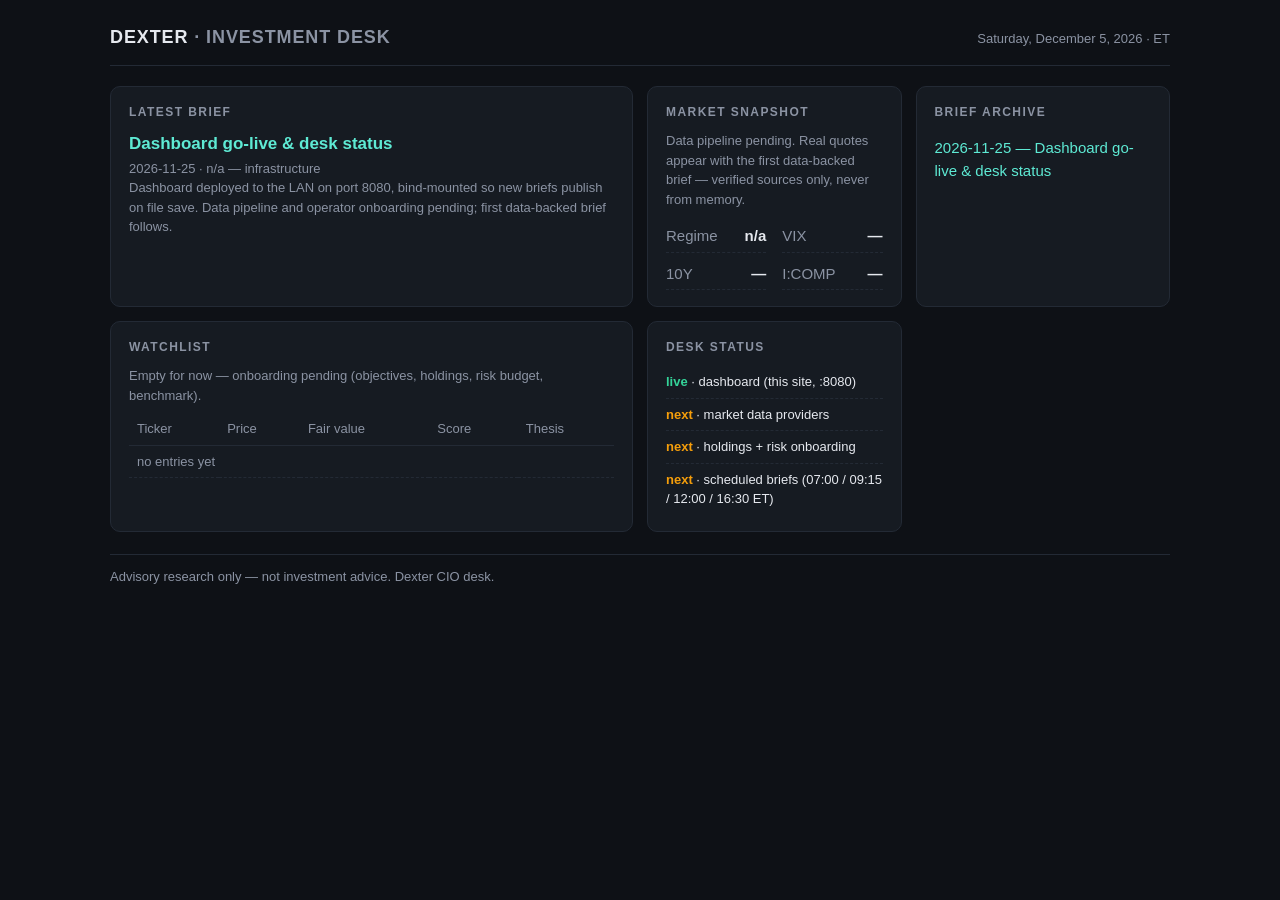
==== index.html @ 22712365 "Dashboard v0: nginx site, brief 000, archive manifest" ====
<!doctype html>
<html lang="en">
<head>
<meta charset="utf-8">
<meta name="viewport" content="width=device-width, initial-scale=1">
<title>Dexter · Investment Desk</title>
<link rel="stylesheet" href="assets/style.css">
</head>
<body>
<header class="top">
  <div class="brand">DEXTER <span class="dim">· INVESTMENT DESK</span></div>
  <div class="dim small" id="clock"></div>
</header>

<main>
  <section class="grid">

    <article class="card span2">
      <h2>Latest brief</h2>
      <div id="latest" class="muted">Loading…</div>
    </article>

    <article class="card">
      <h2>Market snapshot</h2>
      <p class="muted small">Data pipeline pending. Real quotes appear with the first data-backed brief — verified sources only, never from memory.</p>
      <div class="kv">
        <div><span>Regime</span><b>n/a</b></div>
        <div><span>VIX</span><b>—</b></div>
        <div><span>10Y</span><b>—</b></div>
        <div><span>I:COMP</span><b>—</b></div>
      </div>
    </article>

    <article class="card">
      <h2>Brief archive</h2>
      <ul id="archive" class="list muted">Loading…</ul>
    </article>

    <article class="card span2">
      <h2>Watchlist</h2>
      <p class="muted small">Empty for now — onboarding pending (objectives, holdings, risk budget, benchmark).</p>
      <table class="tbl">
        <thead><tr><th>Ticker</th><th>Price</th><th>Fair value</th><th>Score</th><th>Thesis</th></tr></thead>
        <tbody class="muted"><tr><td colspan="5">no entries yet</td></tr></tbody>
      </table>
    </article>

    <article class="card">
      <h2>Desk status</h2>
      <ul class="list small">
        <li><b class="ok">live</b> · dashboard (this site, :8080)</li>
        <li><b class="pending">next</b> · market data providers</li>
        <li><b class="pending">next</b> · holdings + risk onboarding</li>
        <li><b class="pending">next</b> · scheduled briefs (07:00 / 09:15 / 12:00 / 16:30 ET)</li>
      </ul>
    </article>

  </section>
</main>

<footer class="dim small">Advisory research only — not investment advice. Dexter CIO desk.</footer>

<script>
const NY = 'America/New_York';
document.getElementById('clock').textContent =
  new Intl.DateTimeFormat('en-US', {dateStyle:'full', timeZone:NY}).format(new Date()) + ' · ET';

fetch('briefs/index.json')
  .then(r => { if (!r.ok) throw new Error('manifest missing'); return r.json(); })
  .then(d => {
    const briefs = (d.briefs || []).slice().sort((a,b) => b.date.localeCompare(a.date));
    if (!briefs.length) throw new Error('no briefs');
    const latest = briefs[0];
    const el = document.getElementById('latest');
    el.classList.remove('muted');
    el.innerHTML =
      '<a class="brief-link" href="' + latest.file + '">' + latest.title + '</a>' +
      '<div class="dim small">' + latest.date + ' · ' + latest.regime + '</div>' +
      '<p class="small muted">' + latest.summary + '</p>';
    document.getElementById('archive').innerHTML =
      briefs.map(x => '<li><a href="' + x.file + '">' + x.date + ' — ' + x.title + '</a></li>').join('');
    document.getElementById('archive').classList.remove('muted');
  })
  .catch(() => {
    document.getElementById('latest').textContent = 'Brief manifest unavailable.';
    document.getElementById('archive').innerHTML = '<li>—</li>';
  });
</script>
</body>
</html>
---- assets/style.css ----
:root{
  --bg:#0e1116; --card:#161b22; --line:#232a35;
  --txt:#e6e9ef; --dim:#8b93a3; --acc:#5eead4;
  --ok:#34d399; --pending:#f59e0b;
}
*{box-sizing:border-box;margin:0;padding:0}
body{
  background:var(--bg); color:var(--txt);
  font:15px/1.5 -apple-system,"Segoe UI",Roboto,Helvetica,Arial,sans-serif;
  padding:24px 20px; max-width:1100px; margin:0 auto;
}
a{color:var(--acc);text-decoration:none}
a:hover{text-decoration:underline}
code{background:#0b0e13;padding:1px 5px;border-radius:4px;font-size:12px}

.top{display:flex;justify-content:space-between;align-items:baseline;
  border-bottom:1px solid var(--line);padding-bottom:14px;margin-bottom:20px}
.brand{font-weight:700;letter-spacing:.05em;font-size:18px}

.grid{display:grid;grid-template-columns:repeat(4,1fr);gap:14px}
.card{background:var(--card);border:1px solid var(--line);border-radius:10px;
  padding:16px 18px;min-height:110px}
.span2{grid-column:span 2}
.span4{grid-column:span 4}

h2{font-size:12px;text-transform:uppercase;letter-spacing:.12em;
  color:var(--dim);margin-bottom:10px}
.card p+p{margin-top:10px}
.muted{color:var(--dim)}
.small{font-size:13px}
.dim{color:var(--dim)}
.ok{color:var(--ok)}
.pending{color:var(--pending)}

.list{list-style:none}
.list li{padding:6px 0;border-bottom:1px dashed var(--line)}
.list li:last-child{border-bottom:0}

.kv{display:grid;grid-template-columns:1fr 1fr;gap:6px 16px;margin-top:12px}
.kv div{display:flex;justify-content:space-between;
  border-bottom:1px dashed var(--line);padding:4px 0}
.kv span{color:var(--dim)}

.brief-link{font-size:17px;font-weight:600;display:inline-block;margin-bottom:2px}

.tbl{width:100%;border-collapse:collapse;font-size:13px;margin-top:8px}
.tbl th{color:var(--dim);text-align:left;font-weight:500;
  padding:6px 8px;border-bottom:1px solid var(--line)}
.tbl td{padding:6px 8px;border-bottom:1px dashed var(--line)}

.backlink{display:inline-block;margin:18px 0}
footer{margin-top:22px;padding-top:12px;border-top:1px solid var(--line)}

@media(max-width:800px){
  .grid{grid-template-columns:1fr 1fr}
  .span2,.span4{grid-column:span 2}
}
@media(max-width:520px){
  .grid{grid-template-columns:1fr}
  .span2,.span4{grid-column:span 1}
}
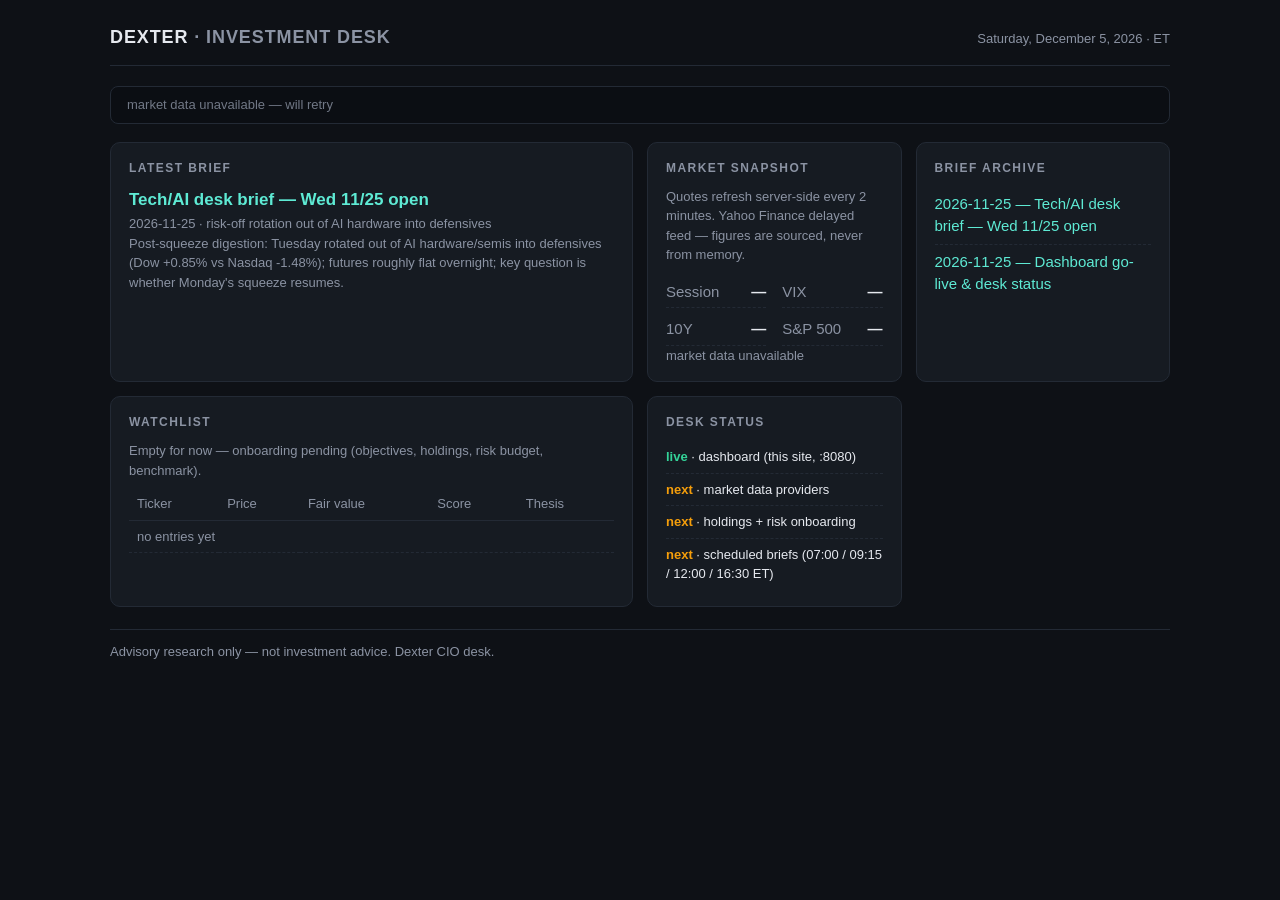
==== commit 7bf68dde: "Ticker: server-side 2-min feed (cron) + deploy-time snapshot for Pages" ====
--- a/index.html
+++ b/index.html
@@ -12,6 +12,8 @@
   <div class="dim small" id="clock"></div>
 </header>
 
+<div class="ticker" id="ticker"><div class="ticker-track" id="tickerTrack"><span class="tq meta">loading market data…</span></div></div>
+
 <main>
   <section class="grid">
 
@@ -22,13 +24,14 @@
 
     <article class="card">
       <h2>Market snapshot</h2>
-      <p class="muted small">Data pipeline pending. Real quotes appear with the first data-backed brief — verified sources only, never from memory.</p>
+      <p class="muted small">Quotes refresh server-side every 2 minutes. Yahoo Finance delayed feed — figures are sourced, never from memory.</p>
       <div class="kv">
-        <div><span>Regime</span><b>n/a</b></div>
-        <div><span>VIX</span><b>—</b></div>
-        <div><span>10Y</span><b>—</b></div>
-        <div><span>I:COMP</span><b>—</b></div>
+        <div><span>Session</span><b id="snapState">—</b></div>
+        <div><span>VIX</span><b id="snapVix">—</b></div>
+        <div><span>10Y</span><b id="snap10y">—</b></div>
+        <div><span>S&amp;P 500</span><b id="snapSPX">—</b></div>
       </div>
+      <div class="dim small" id="snapAsOf">data pipeline pending</div>
     </article>
 
     <article class="card">
@@ -62,29 +65,63 @@
 
 <script>
 const NY = 'America/New_York';
-document.getElementById('clock').textContent =
+const el = id => document.getElementById(id);
+el('clock').textContent =
   new Intl.DateTimeFormat('en-US', {dateStyle:'full', timeZone:NY}).format(new Date()) + ' · ET';
 
+function fmt(v) {
+  return v == null ? '—' : v.toLocaleString('en-US', {minimumFractionDigits:2, maximumFractionDigits:2});
+}
+
+/* ---- briefs archive ---- */
 fetch('briefs/index.json')
   .then(r => { if (!r.ok) throw new Error('manifest missing'); return r.json(); })
   .then(d => {
     const briefs = (d.briefs || []).slice().sort((a,b) => b.date.localeCompare(a.date));
     if (!briefs.length) throw new Error('no briefs');
     const latest = briefs[0];
-    const el = document.getElementById('latest');
-    el.classList.remove('muted');
-    el.innerHTML =
+    el('latest').classList.remove('muted');
+    el('latest').innerHTML =
       '<a class="brief-link" href="' + latest.file + '">' + latest.title + '</a>' +
       '<div class="dim small">' + latest.date + ' · ' + latest.regime + '</div>' +
       '<p class="small muted">' + latest.summary + '</p>';
-    document.getElementById('archive').innerHTML =
+    el('archive').innerHTML =
       briefs.map(x => '<li><a href="' + x.file + '">' + x.date + ' — ' + x.title + '</a></li>').join('');
-    document.getElementById('archive').classList.remove('muted');
+    el('archive').classList.remove('muted');
   })
   .catch(() => {
-    document.getElementById('latest').textContent = 'Brief manifest unavailable.';
-    document.getElementById('archive').innerHTML = '<li>—</li>';
+    el('latest').textContent = 'Brief manifest unavailable.';
+    el('archive').innerHTML = '<li>—</li>';
   });
+
+/* ---- market ticker + snapshot ---- */
+function loadMarket() {
+  fetch('data/market.json?t=' + Date.now())
+    .then(r => { if (!r.ok) throw new Error('market data missing'); return r.json(); })
+    .then(d => {
+      const items = d.quotes.map(q => {
+        const pct = q.pct == null ? '' :
+          '<span class="' + (q.pct > 0.005 ? 'up' : q.pct < -0.005 ? 'down' : 'flat') + '">' +
+          (q.pct > 0 ? '+' : '') + q.pct.toFixed(2) + '%</span>';
+        return '<span class="tq"><b>' + q.label + '</b> <span class="px">' + fmt(q.price) + '</span> ' + pct + '</span>';
+      }).join('');
+      el('tickerTrack').innerHTML =
+        '<span class="tq meta">Source: Yahoo Finance (delayed) · ' + d.as_of_et.slice(0, 16) +
+        ' ET · session: ' + d.market_state.state + '</span>' + items + items;
+      const g = s => d.quotes.find(x => x.sym === s);
+      el('snapState').textContent = d.market_state.state;
+      el('snapVix').textContent = fmt(g('^VIX') && g('^VIX').price);
+      el('snap10y').textContent = (g('^TNX') && g('^TNX').price) + '%';
+      el('snapSPX').textContent = fmt(g('^GSPC') && g('^GSPC').price);
+      el('snapAsOf').textContent = 'updated ' + d.as_of_et + ' · Yahoo Finance (delayed)';
+    })
+    .catch(() => {
+      el('tickerTrack').innerHTML = '<span class="tq meta">market data unavailable — will retry</span>';
+      el('snapAsOf').textContent = 'market data unavailable';
+    });
+}
+loadMarket();
+setInterval(loadMarket, 60000);
 </script>
 </body>
 </html>
--- a/assets/style.css
+++ b/assets/style.css
@@ -49,6 +49,22 @@
 .tbl td{padding:6px 8px;border-bottom:1px dashed var(--line)}
 
 .backlink{display:inline-block;margin:18px 0}
+.ticker{overflow:hidden;border:1px solid var(--line);border-radius:8px;
+  background:#0b0e13;margin-bottom:18px}
+.ticker-track{display:inline-flex;white-space:nowrap;padding:8px 0;
+  animation:tick 60s linear infinite}
+.ticker:hover .ticker-track{animation-play-state:paused}
+.tq{padding:0 16px;border-right:1px solid var(--line);
+  font-size:13px;font-variant-numeric:tabular-nums}
+.tq:last-child{border-right:0}
+.tq b{font-weight:600}
+.tq .px{color:var(--txt)}
+.tq .up{color:var(--ok)}
+.tq .down{color:#f87171}
+.tq .flat{color:var(--dim)}
+.tq.meta{color:var(--dim);opacity:.8}
+@keyframes tick{from{transform:translateX(0)}to{transform:translateX(-50%)}}
+
 footer{margin-top:22px;padding-top:12px;border-top:1px solid var(--line)}
 
 @media(max-width:800px){
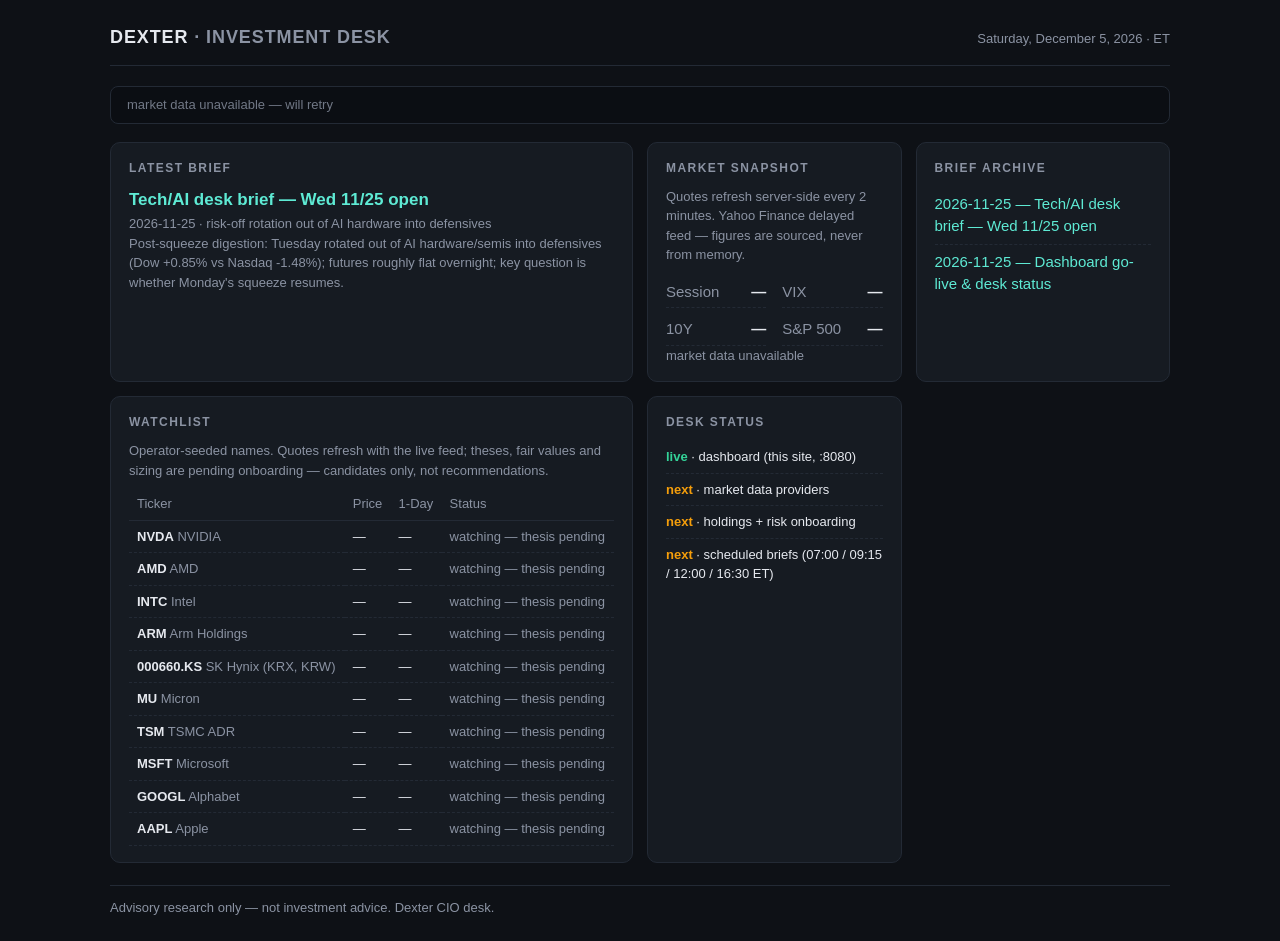
==== commit df9ece73: "Watchlist: operator seed names w/ live quotes; ticker scrolls L->R; INTC+000660.KS in feed" ====
--- a/index.html
+++ b/index.html
@@ -41,10 +41,10 @@
 
     <article class="card span2">
       <h2>Watchlist</h2>
-      <p class="muted small">Empty for now — onboarding pending (objectives, holdings, risk budget, benchmark).</p>
+      <p class="muted small">Operator-seeded names. Quotes refresh with the live feed; theses, fair values and sizing are pending onboarding — candidates only, not recommendations.</p>
       <table class="tbl">
-        <thead><tr><th>Ticker</th><th>Price</th><th>Fair value</th><th>Score</th><th>Thesis</th></tr></thead>
-        <tbody class="muted"><tr><td colspan="5">no entries yet</td></tr></tbody>
+        <thead><tr><th>Ticker</th><th>Price</th><th>1-Day</th><th>Status</th></tr></thead>
+        <tbody class="muted" id="wlBody"><tr><td colspan="4">loading watchlist…</td></tr></tbody>
       </table>
     </article>
 
@@ -94,7 +94,29 @@
     el('archive').innerHTML = '<li>—</li>';
   });
 
-/* ---- market ticker + snapshot ---- */
+/* ---- market ticker + snapshot + watchlist ---- */
+let wl = null, lastMarket = null;
+function loadWatchlist() {
+  return fetch('watchlist.json?t=' + Date.now())
+    .then(r => { if (!r.ok) throw new Error('watchlist missing'); return r.json(); })
+    .then(j => { wl = j; renderWatchlist(); })
+    .catch(() => { el('wlBody').innerHTML = '<tr><td colspan="4">watchlist unavailable</td></tr>'; });
+}
+function renderWatchlist() {
+  if (!wl) return;
+  const rows = wl.names.map(n => {
+    const q = lastMarket && lastMarket.quotes.find(x => x.sym === n.sym);
+    const px = q && q.price != null ? fmt(q.price) : '—';
+    const pct = !q || q.pct == null ? '<span class="flat">—</span>' :
+      '<span class="' + (q.pct > 0.005 ? 'up' : q.pct < -0.005 ? 'down' : 'flat') + '">' +
+      (q.pct > 0 ? '+' : '') + q.pct.toFixed(2) + '%</span>';
+    return '<tr><td><b>' + n.sym + '</b> <span class="dim small">' + n.label + '</span></td>' +
+      '<td>' + px + '</td><td>' + pct + '</td>' +
+      '<td class="dim small">watching — thesis pending</td></tr>';
+  }).join('');
+  el('wlBody').innerHTML = rows;
+  el('wlBody').classList.remove('muted');
+}
 function loadMarket() {
   fetch('data/market.json?t=' + Date.now())
     .then(r => { if (!r.ok) throw new Error('market data missing'); return r.json(); })
@@ -114,6 +136,8 @@
       el('snap10y').textContent = (g('^TNX') && g('^TNX').price) + '%';
       el('snapSPX').textContent = fmt(g('^GSPC') && g('^GSPC').price);
       el('snapAsOf').textContent = 'updated ' + d.as_of_et + ' · Yahoo Finance (delayed)';
+      lastMarket = d;
+      renderWatchlist();
     })
     .catch(() => {
       el('tickerTrack').innerHTML = '<span class="tq meta">market data unavailable — will retry</span>';
@@ -121,6 +145,7 @@
     });
 }
 loadMarket();
+loadWatchlist();
 setInterval(loadMarket, 60000);
 </script>
 </body>
--- a/assets/style.css
+++ b/assets/style.css
@@ -63,7 +63,9 @@
 .tq .down{color:#f87171}
 .tq .flat{color:var(--dim)}
 .tq.meta{color:var(--dim);opacity:.8}
-@keyframes tick{from{transform:translateX(0)}to{transform:translateX(-50%)}}
+@keyframes tick{from{transform:translateX(-50%)}to{transform:translateX(0)}}
+/* left-to-right scroll: track starts at -50% (one content-width, seamless
+   because the item set is duplicated) and moves toward 0 */
 
 footer{margin-top:22px;padding-top:12px;border-top:1px solid var(--line)}
 
